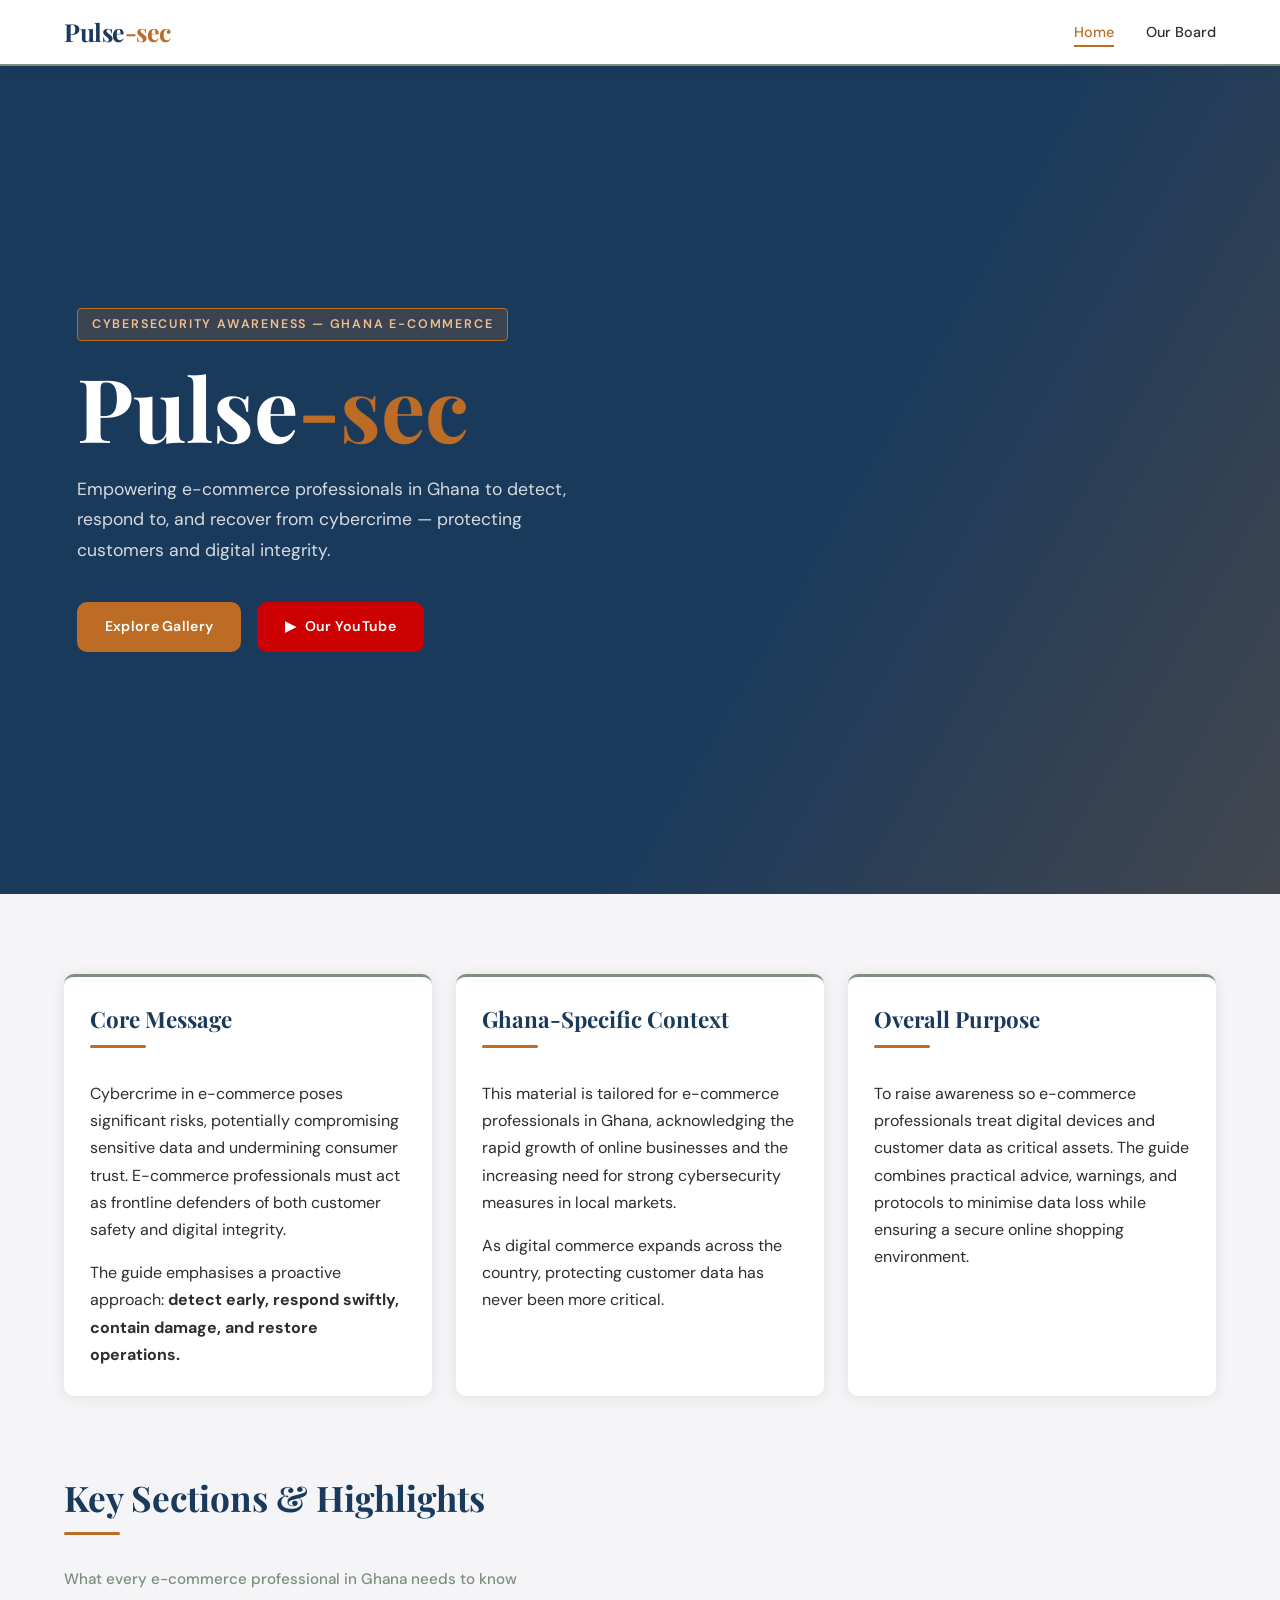
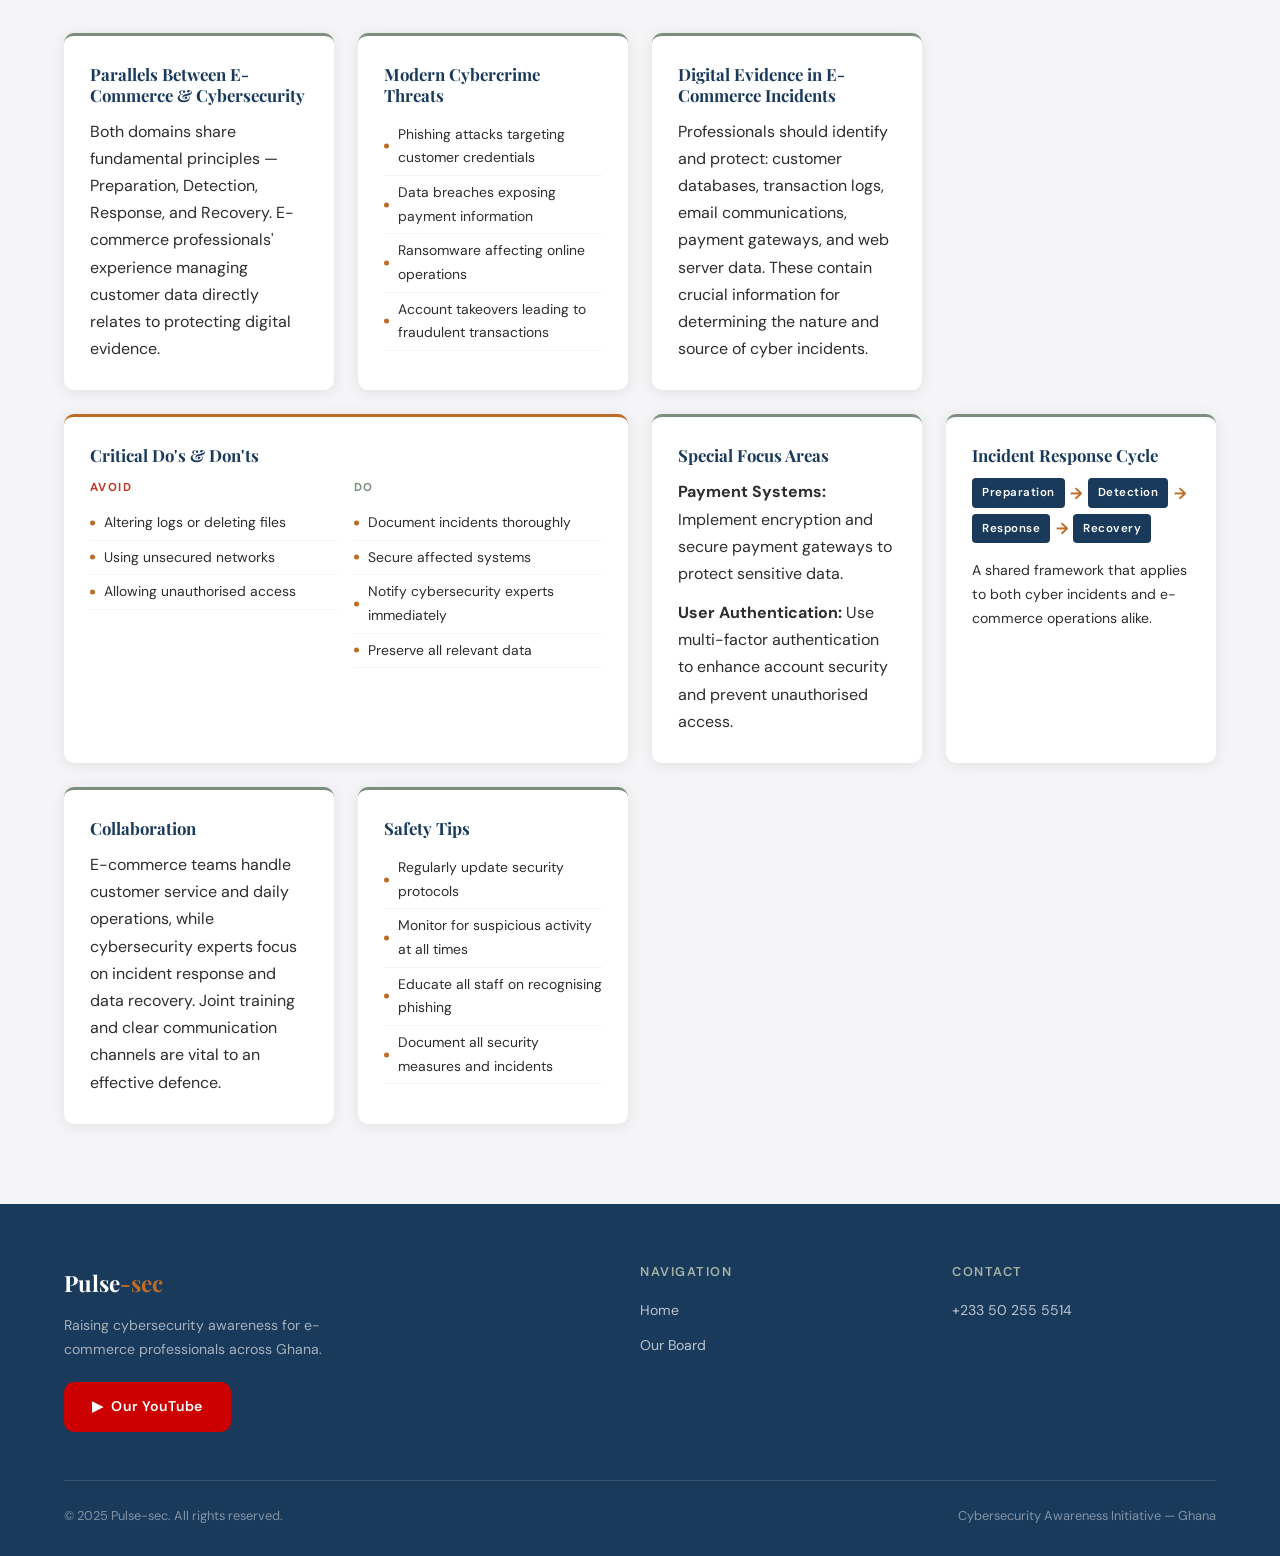
==== index.html @ 3393c702 "Add files via upload" ====
<!DOCTYPE html>
<html lang="en">
<head>
  <meta charset="UTF-8" />
  <meta name="viewport" content="width=device-width, initial-scale=1.0" />
  <title>Pulse-sec | Cybersecurity Awareness for E-Commerce</title>
  <link rel="stylesheet" href="style.css" />
  <link rel="stylesheet" href="index.css" />
</head>
<body>

  <!-- ── NAV ── -->
  <nav>
    <a href="index.html" class="nav-brand">Pulse<span>-sec</span></a>
    <ul class="nav-links" id="navLinks">
      <li><a href="index.html" class="active">Home</a></li>
    
      <li><a href="board.html">Our Board</a></li>
    </ul>
    <button class="nav-toggle" id="navToggle" aria-label="Toggle menu">
      <span></span><span></span><span></span>
    </button>
  </nav>

  <!-- ── HERO ── -->
  <!--
    TO ADD YOUR BACKGROUND IMAGE:
    Replace the style below with your image path, e.g.:
      style="background-image: url('images/your-hero-photo.jpg');"
    Make sure the image is in the same folder or provide the correct path.
  -->
  <section class="hero" style="background-image: url('images/hero-bg.jpg');">
    <div class="hero-overlay"></div>
    <div class="hero-content">
      <p class="hero-tag">Cybersecurity Awareness — Ghana E-Commerce</p>
      <h1>Pulse<span>-sec</span></h1>
      <p class="hero-sub">
        Empowering e-commerce professionals in Ghana to detect, respond to, and recover from cybercrime — protecting customers and digital integrity.
      </p>
      <div class="hero-actions">
        <a href="gallery.html" class="btn btn-primary">Explore Gallery</a>
        <a href="https://www.youtube.com/@YourChannel" target="_blank" rel="noopener" class="btn btn-youtube">
          <!-- YouTube play triangle (CSS only, no external icon lib needed) -->
          <span class="yt-icon">&#9654;</span> Our YouTube
        </a>
      </div>
    </div>
  </section>

  <!-- ── MAIN CONTENT GRID ── -->
  <section class="section">
    <div class="section-inner">

      <!-- Core Message + Ghana Context row -->
      <div class="intro-grid">

        <div class="intro-card card">
          <h2 class="section-title" style="font-size:1.4rem;">Core Message</h2>
          <div class="divider"></div>
          <p>
            Cybercrime in e-commerce poses significant risks, potentially compromising sensitive data and undermining consumer trust. E-commerce professionals must act as frontline defenders of both customer safety and digital integrity.
          </p>
          <p style="margin-top:1rem;">
            The guide emphasises a proactive approach: <strong>detect early, respond swiftly, contain damage, and restore operations.</strong>
          </p>
        </div>

        <div class="intro-card card">
          <h2 class="section-title" style="font-size:1.4rem;">Ghana-Specific Context</h2>
          <div class="divider"></div>
          <p>
            This material is tailored for e-commerce professionals in Ghana, acknowledging the rapid growth of online businesses and the increasing need for strong cybersecurity measures in local markets.
          </p>
          <p style="margin-top:1rem;">
            As digital commerce expands across the country, protecting customer data has never been more critical.
          </p>
        </div>

        <div class="intro-card card">
          <h2 class="section-title" style="font-size:1.4rem;">Overall Purpose</h2>
          <div class="divider"></div>
          <p>
            To raise awareness so e-commerce professionals treat digital devices and customer data as critical assets. The guide combines practical advice, warnings, and protocols to minimise data loss while ensuring a secure online shopping environment.
          </p>
        </div>

      </div><!-- /intro-grid -->

      <!-- Key Sections Heading -->
      <div style="margin-top:5rem; margin-bottom:1rem;">
        <h2 class="section-title">Key Sections &amp; Highlights</h2>
        <div class="divider"></div>
        <p class="section-sub">What every e-commerce professional in Ghana needs to know</p>
      </div>

      <!-- Key Sections grid -->
      <div class="keys-grid">

        <div class="card">
          <h3 class="card-title">Parallels Between E-Commerce &amp; Cybersecurity</h3>
          <p>Both domains share fundamental principles — Preparation, Detection, Response, and Recovery. E-commerce professionals' experience managing customer data directly relates to protecting digital evidence.</p>
        </div>

        <div class="card">
          <h3 class="card-title">Modern Cybercrime Threats</h3>
          <ul class="info-list">
            <li>Phishing attacks targeting customer credentials</li>
            <li>Data breaches exposing payment information</li>
            <li>Ransomware affecting online operations</li>
            <li>Account takeovers leading to fraudulent transactions</li>
          </ul>
        </div>

        <div class="card">
          <h3 class="card-title">Digital Evidence in E-Commerce Incidents</h3>
          <p>Professionals should identify and protect: customer databases, transaction logs, email communications, payment gateways, and web server data. These contain crucial information for determining the nature and source of cyber incidents.</p>
        </div>

        <div class="card highlight-card">
          <h3 class="card-title">Critical Do's &amp; Don'ts</h3>
          <div class="do-dont">
            <div class="dont-col">
              <p class="col-label avoid">Avoid</p>
              <ul class="info-list">
                <li>Altering logs or deleting files</li>
                <li>Using unsecured networks</li>
                <li>Allowing unauthorised access</li>
              </ul>
            </div>
            <div class="do-col">
              <p class="col-label do">Do</p>
              <ul class="info-list">
                <li>Document incidents thoroughly</li>
                <li>Secure affected systems</li>
                <li>Notify cybersecurity experts immediately</li>
                <li>Preserve all relevant data</li>
              </ul>
            </div>
          </div>
        </div>

        <div class="card">
          <h3 class="card-title">Special Focus Areas</h3>
          <p><strong>Payment Systems:</strong> Implement encryption and secure payment gateways to protect sensitive data.</p>
          <p style="margin-top:.75rem;"><strong>User Authentication:</strong> Use multi-factor authentication to enhance account security and prevent unauthorised access.</p>
        </div>

        <div class="card">
          <h3 class="card-title">Incident Response Cycle</h3>
          <div class="cycle-steps">
            <div class="cycle-step">Preparation</div>
            <div class="cycle-arrow">&#8594;</div>
            <div class="cycle-step">Detection</div>
            <div class="cycle-arrow">&#8594;</div>
            <div class="cycle-step">Response</div>
            <div class="cycle-arrow">&#8594;</div>
            <div class="cycle-step">Recovery</div>
          </div>
          <p style="margin-top:1rem; font-size:.88rem;">A shared framework that applies to both cyber incidents and e-commerce operations alike.</p>
        </div>

        <div class="card">
          <h3 class="card-title">Collaboration</h3>
          <p>E-commerce teams handle customer service and daily operations, while cybersecurity experts focus on incident response and data recovery. Joint training and clear communication channels are vital to an effective defence.</p>
        </div>

        <div class="card">
          <h3 class="card-title">Safety Tips</h3>
          <ul class="info-list">
            <li>Regularly update security protocols</li>
            <li>Monitor for suspicious activity at all times</li>
            <li>Educate all staff on recognising phishing</li>
            <li>Document all security measures and incidents</li>
          </ul>
        </div>

      </div><!-- /keys-grid -->

    </div>
  </section>

  <!-- ── FOOTER ── -->
  <footer>
    <div class="footer-inner">
      <div class="footer-grid">

        <div>
          <div class="footer-brand">Pulse<span>-sec</span></div>
          <p style="font-size:.88rem; color:rgba(255,255,255,.6); max-width:280px; margin-bottom:1.25rem;">
            Raising cybersecurity awareness for e-commerce professionals across Ghana.
          </p>
          <a href="https://www.youtube.com/@YourChannel" target="_blank" rel="noopener" class="btn btn-youtube">
            <span class="yt-icon">&#9654;</span> Our YouTube
          </a>
        </div>

        <div class="footer-col">
          <h4>Navigation</h4>
          <ul>
            <li><a href="index.html">Home</a></li>
            <li><a href="board.html">Our Board</a></li>
          </ul>
        </div>

        <div class="footer-col">
          <h4>Contact</h4>
          <ul>
            <li><a href=>+233 50 255 5514</a></li>
            <li><a href="#"></a></li>
          </ul>
        </div>

      </div>
      <div class="footer-bottom">
        <span>&copy; 2025 Pulse-sec. All rights reserved.</span>
        <span>Cybersecurity Awareness Initiative — Ghana</span>
      </div>
    </div>
  </footer>

  <script>
    const toggle = document.getElementById('navToggle');
    const links  = document.getElementById('navLinks');
    toggle.addEventListener('click', () => links.classList.toggle('open'));
  </script>
</body>
</html>
---- style.css ----
/* ============================================================
   PULSE-SEC — Global Stylesheet
   ============================================================ */

@import url('https://fonts.googleapis.com/css2?family=Playfair+Display:wght@400;600;700&family=DM+Sans:wght@300;400;500;600&display=swap');

/* ── CSS Variables ── */
:root {
  --bone:       #F5F5F7;
  --sage:       #7D8E7E;
  --sage-light: #a3b4a4;
  --terracotta: #BC6C25;
  --charcoal:   #2D2D2D;
  --white:      #ffffff;
  --blue:       #1A3A5C;
  --blue-light: #2a5080;
  --youtube:    #CC0000;
  --shadow:     rgba(45,45,45,.10);
  --radius:     10px;
  --transition: 0.28s ease;
}

/* ── Reset / Base ── */
*, *::before, *::after { box-sizing: border-box; margin: 0; padding: 0; }

html { scroll-behavior: smooth; font-size: 16px; }

body {
  font-family: 'DM Sans', sans-serif;
  background: var(--bone);
  color: var(--charcoal);
  line-height: 1.7;
}

h1,h2,h3,h4 {
  font-family: 'Playfair Display', serif;
  line-height: 1.25;
}

a { color: inherit; text-decoration: none; }

img { max-width: 100%; display: block; }

/* ── Nav ── */
nav {
  position: sticky;
  top: 0;
  z-index: 900;
  background: var(--white);
  border-bottom: 2px solid var(--sage);
  display: flex;
  align-items: center;
  justify-content: space-between;
  padding: 0 5%;
  height: 66px;
  box-shadow: 0 2px 12px var(--shadow);
}

.nav-brand {
  font-family: 'Playfair Display', serif;
  font-size: 1.55rem;
  font-weight: 700;
  color: var(--blue);
  letter-spacing: -0.5px;
}

.nav-brand span { color: var(--terracotta); }

.nav-links {
  display: flex;
  gap: 2rem;
  list-style: none;
  align-items: center;
}

.nav-links a {
  font-size: .9rem;
  font-weight: 500;
  color: var(--charcoal);
  padding: 4px 0;
  border-bottom: 2px solid transparent;
  transition: border-color var(--transition), color var(--transition);
}

.nav-links a:hover,
.nav-links a.active {
  color: var(--terracotta);
  border-bottom-color: var(--terracotta);
}

/* Hamburger */
.nav-toggle {
  display: none;
  flex-direction: column;
  gap: 5px;
  cursor: pointer;
  background: none;
  border: none;
  padding: 4px;
}

.nav-toggle span {
  width: 24px; height: 2px;
  background: var(--charcoal);
  border-radius: 2px;
  transition: var(--transition);
}

/* ── Buttons ── */
.btn {
  display: inline-block;
  padding: 11px 26px;
  border-radius: var(--radius);
  font-family: 'DM Sans', sans-serif;
  font-size: .88rem;
  font-weight: 600;
  cursor: pointer;
  border: 2px solid transparent;
  transition: background var(--transition), color var(--transition), transform var(--transition), box-shadow var(--transition);
  letter-spacing: .3px;
}

.btn-primary {
  background: var(--terracotta);
  color: var(--white);
  border-color: var(--terracotta);
}
.btn-primary:hover {
  background: #a05a1e;
  border-color: #a05a1e;
  transform: translateY(-2px);
  box-shadow: 0 6px 18px rgba(188,108,37,.3);
}

.btn-outline {
  background: transparent;
  color: var(--blue);
  border-color: var(--blue);
}
.btn-outline:hover {
  background: var(--blue);
  color: var(--white);
  transform: translateY(-2px);
}

.btn-youtube {
  background: var(--youtube);
  color: var(--white);
  border-color: var(--youtube);
  display: inline-flex;
  align-items: center;
  gap: 8px;
}
.btn-youtube:hover {
  background: #aa0000;
  border-color: #aa0000;
  transform: translateY(-2px);
  box-shadow: 0 6px 18px rgba(204,0,0,.3);
}

/* ── Section Utilities ── */
.section { padding: 80px 5%; }
.section-inner { max-width: 1180px; margin: 0 auto; }

.section-title {
  font-size: clamp(1.6rem, 3vw, 2.2rem);
  color: var(--blue);
  margin-bottom: .5rem;
}

.section-sub {
  color: var(--sage);
  font-size: .95rem;
  margin-bottom: 2.5rem;
  font-weight: 500;
}

.divider {
  width: 56px; height: 3px;
  background: var(--terracotta);
  margin: .75rem 0 2rem;
  border-radius: 2px;
}

/* ── Card ── */
.card {
  background: var(--white);
  border-radius: var(--radius);
  padding: 28px 26px;
  box-shadow: 0 2px 14px var(--shadow);
  border-top: 3px solid var(--sage);
  transition: transform var(--transition), box-shadow var(--transition);
}
.card:hover {
  transform: translateY(-4px);
  box-shadow: 0 10px 28px var(--shadow);
}

/* ── Footer ── */
footer {
  background: var(--blue);
  color: rgba(255,255,255,.8);
  padding: 60px 5% 30px;
}

.footer-inner {
  max-width: 1180px;
  margin: 0 auto;
}

.footer-grid {
  display: grid;
  grid-template-columns: 2fr 1fr 1fr;
  gap: 3rem;
  margin-bottom: 3rem;
}

.footer-brand {
  font-family: 'Playfair Display', serif;
  font-size: 1.4rem;
  font-weight: 700;
  color: var(--white);
  margin-bottom: .75rem;
}
.footer-brand span { color: var(--terracotta); }

.footer-col h4 {
  font-size: .8rem;
  text-transform: uppercase;
  letter-spacing: 1.5px;
  color: var(--sage-light);
  margin-bottom: 1rem;
  font-family: 'DM Sans', sans-serif;
  font-weight: 600;
}

.footer-col ul { list-style: none; }
.footer-col ul li { margin-bottom: .5rem; }
.footer-col ul li a {
  font-size: .88rem;
  color: rgba(255,255,255,.7);
  transition: color var(--transition);
}
.footer-col ul li a:hover { color: var(--terracotta); }

.footer-bottom {
  border-top: 1px solid rgba(255,255,255,.12);
  padding-top: 1.5rem;
  display: flex;
  justify-content: space-between;
  align-items: center;
  flex-wrap: wrap;
  gap: 1rem;
  font-size: .8rem;
  color: rgba(255,255,255,.45);
}

/* ── Responsive ── */
@media (max-width: 900px) {
  .footer-grid { grid-template-columns: 1fr 1fr; }
}

@media (max-width: 700px) {
  .nav-links {
    display: none;
    flex-direction: column;
    position: absolute;
    top: 66px; left: 0; right: 0;
    background: var(--white);
    border-bottom: 2px solid var(--sage);
    padding: 1.5rem 5%;
    gap: 1.25rem;
  }
  .nav-links.open { display: flex; }
  .nav-toggle { display: flex; }

  .section { padding: 56px 5%; }
  .footer-grid { grid-template-columns: 1fr; gap: 2rem; }
  .footer-bottom { flex-direction: column; text-align: center; }
}
---- index.css ----
/* ============================================================
   index.css — Home Page Specific Styles
   ============================================================ */

/* ── Hero ── */
.hero {
  position: relative;
  min-height: 92vh;
  display: flex;
  align-items: center;
  background-color: var(--blue);          /* fallback colour */
  background-size: cover;
  background-position: center;
  background-repeat: no-repeat;
}

.hero-overlay {
  position: absolute;
  inset: 0;
  background: linear-gradient(
    120deg,
    rgba(26, 58, 92, 0.85) 0%,
    rgba(26, 58, 92, 0.60) 60%,
    rgba(188, 108, 37, 0.25) 100%
  );
}

.hero-content {
  position: relative;
  z-index: 2;
  max-width: 680px;
  padding: 0 6%;
  animation: fadeUp .8s ease both;
}

@keyframes fadeUp {
  from { opacity: 0; transform: translateY(28px); }
  to   { opacity: 1; transform: translateY(0); }
}

.hero-tag {
  display: inline-block;
  background: rgba(188,108,37,.2);
  border: 1px solid var(--terracotta);
  color: #f0c090;
  font-size: .78rem;
  font-weight: 600;
  letter-spacing: 1.8px;
  text-transform: uppercase;
  padding: 5px 14px;
  border-radius: 4px;
  margin-bottom: 1.25rem;
}

.hero-content h1 {
  font-size: clamp(3rem, 8vw, 5.5rem);
  color: var(--white);
  font-weight: 700;
  line-height: 1.05;
  margin-bottom: 1.25rem;
}

.hero-content h1 span { color: var(--terracotta); }

.hero-sub {
  font-size: clamp(.95rem, 2vw, 1.1rem);
  color: rgba(255,255,255,.82);
  max-width: 540px;
  margin-bottom: 2.25rem;
  line-height: 1.75;
}

.hero-actions {
  display: flex;
  gap: 1rem;
  flex-wrap: wrap;
}

.yt-icon {
  font-size: .85rem;
  line-height: 1;
}

/* ── Intro Grid (3 cards) ── */
.intro-grid {
  display: grid;
  grid-template-columns: repeat(3, 1fr);
  gap: 1.5rem;
}

/* ── Keys Grid (8 cards) ── */
.keys-grid {
  display: grid;
  grid-template-columns: repeat(4, 1fr);
  gap: 1.5rem;
}

.card-title {
  font-family: 'Playfair Display', serif;
  font-size: 1.05rem;
  color: var(--blue);
  margin-bottom: .75rem;
}

.info-list {
  list-style: none;
  padding: 0;
}

.info-list li {
  font-size: .87rem;
  padding: 5px 0 5px 14px;
  position: relative;
  color: var(--charcoal);
  border-bottom: 1px solid var(--bone);
}

.info-list li::before {
  content: '';
  position: absolute;
  left: 0; top: 50%;
  transform: translateY(-50%);
  width: 5px; height: 5px;
  border-radius: 50%;
  background: var(--terracotta);
}

/* ── Do / Don't ── */
.highlight-card {
  border-top-color: var(--terracotta);
  grid-column: span 2;
}

.do-dont {
  display: grid;
  grid-template-columns: 1fr 1fr;
  gap: 1rem;
  margin-top: .5rem;
}

.col-label {
  font-size: .72rem;
  text-transform: uppercase;
  letter-spacing: 1.4px;
  font-weight: 700;
  margin-bottom: .5rem;
}

.col-label.avoid { color: #c0392b; }
.col-label.do    { color: var(--sage); }

/* ── Cycle Steps ── */
.cycle-steps {
  display: flex;
  align-items: center;
  flex-wrap: wrap;
  gap: .35rem;
  margin-top: .75rem;
}

.cycle-step {
  background: var(--blue);
  color: var(--white);
  font-size: .72rem;
  font-weight: 600;
  padding: 5px 10px;
  border-radius: 4px;
  letter-spacing: .5px;
}

.cycle-arrow {
  color: var(--terracotta);
  font-size: 1rem;
  font-weight: 700;
}

/* ── Responsive ── */
@media (max-width: 1100px) {
  .keys-grid { grid-template-columns: repeat(2, 1fr); }
  .highlight-card { grid-column: span 1; }
}

@media (max-width: 860px) {
  .intro-grid { grid-template-columns: 1fr; }
}

@media (max-width: 680px) {
  .keys-grid { grid-template-columns: 1fr; }
  .highlight-card { grid-column: span 1; }
  .do-dont { grid-template-columns: 1fr; }
  .hero { min-height: 80vh; }
  .hero-actions { flex-direction: column; }
  .hero-actions .btn { text-align: center; }
}
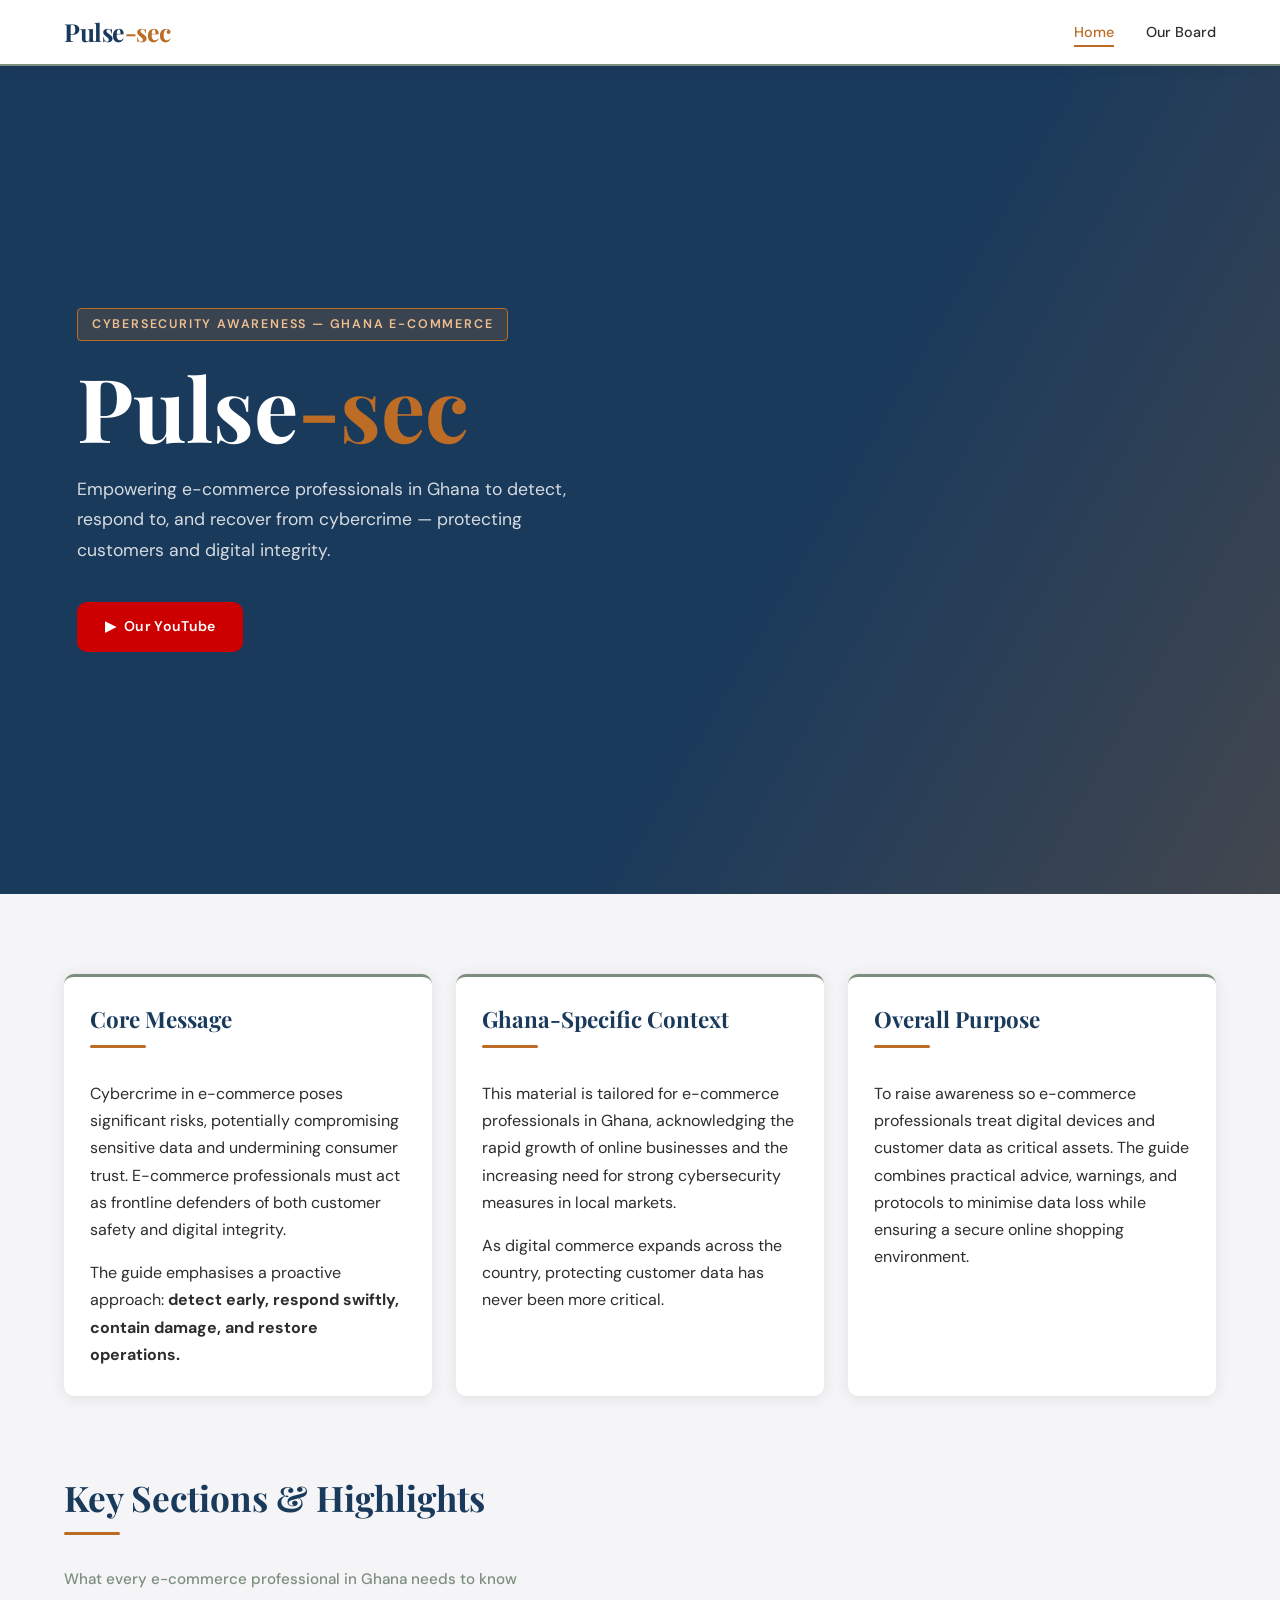
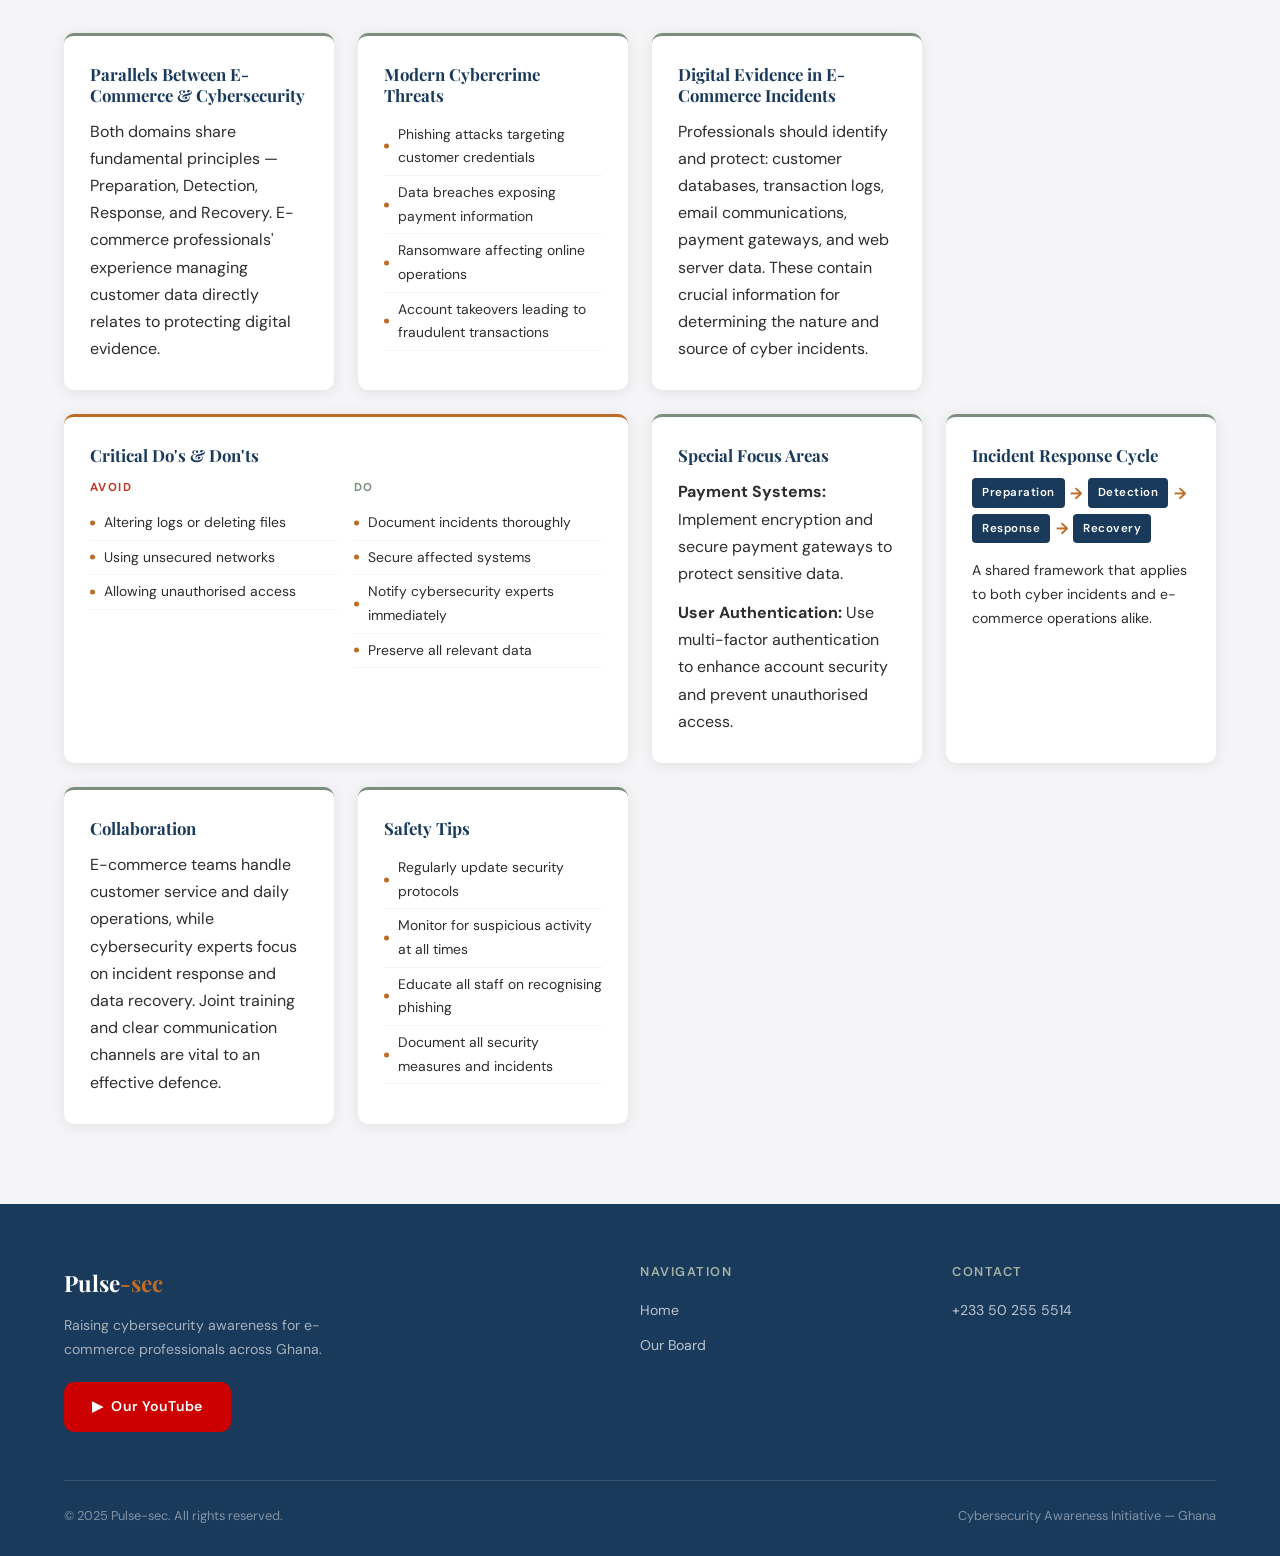
==== commit 03d3e4da: "Update index.html" ====
--- a/index.html
+++ b/index.html
@@ -38,7 +38,6 @@
         Empowering e-commerce professionals in Ghana to detect, respond to, and recover from cybercrime — protecting customers and digital integrity.
       </p>
       <div class="hero-actions">
-        <a href="gallery.html" class="btn btn-primary">Explore Gallery</a>
         <a href="https://www.youtube.com/@YourChannel" target="_blank" rel="noopener" class="btn btn-youtube">
           <!-- YouTube play triangle (CSS only, no external icon lib needed) -->
           <span class="yt-icon">&#9654;</span> Our YouTube
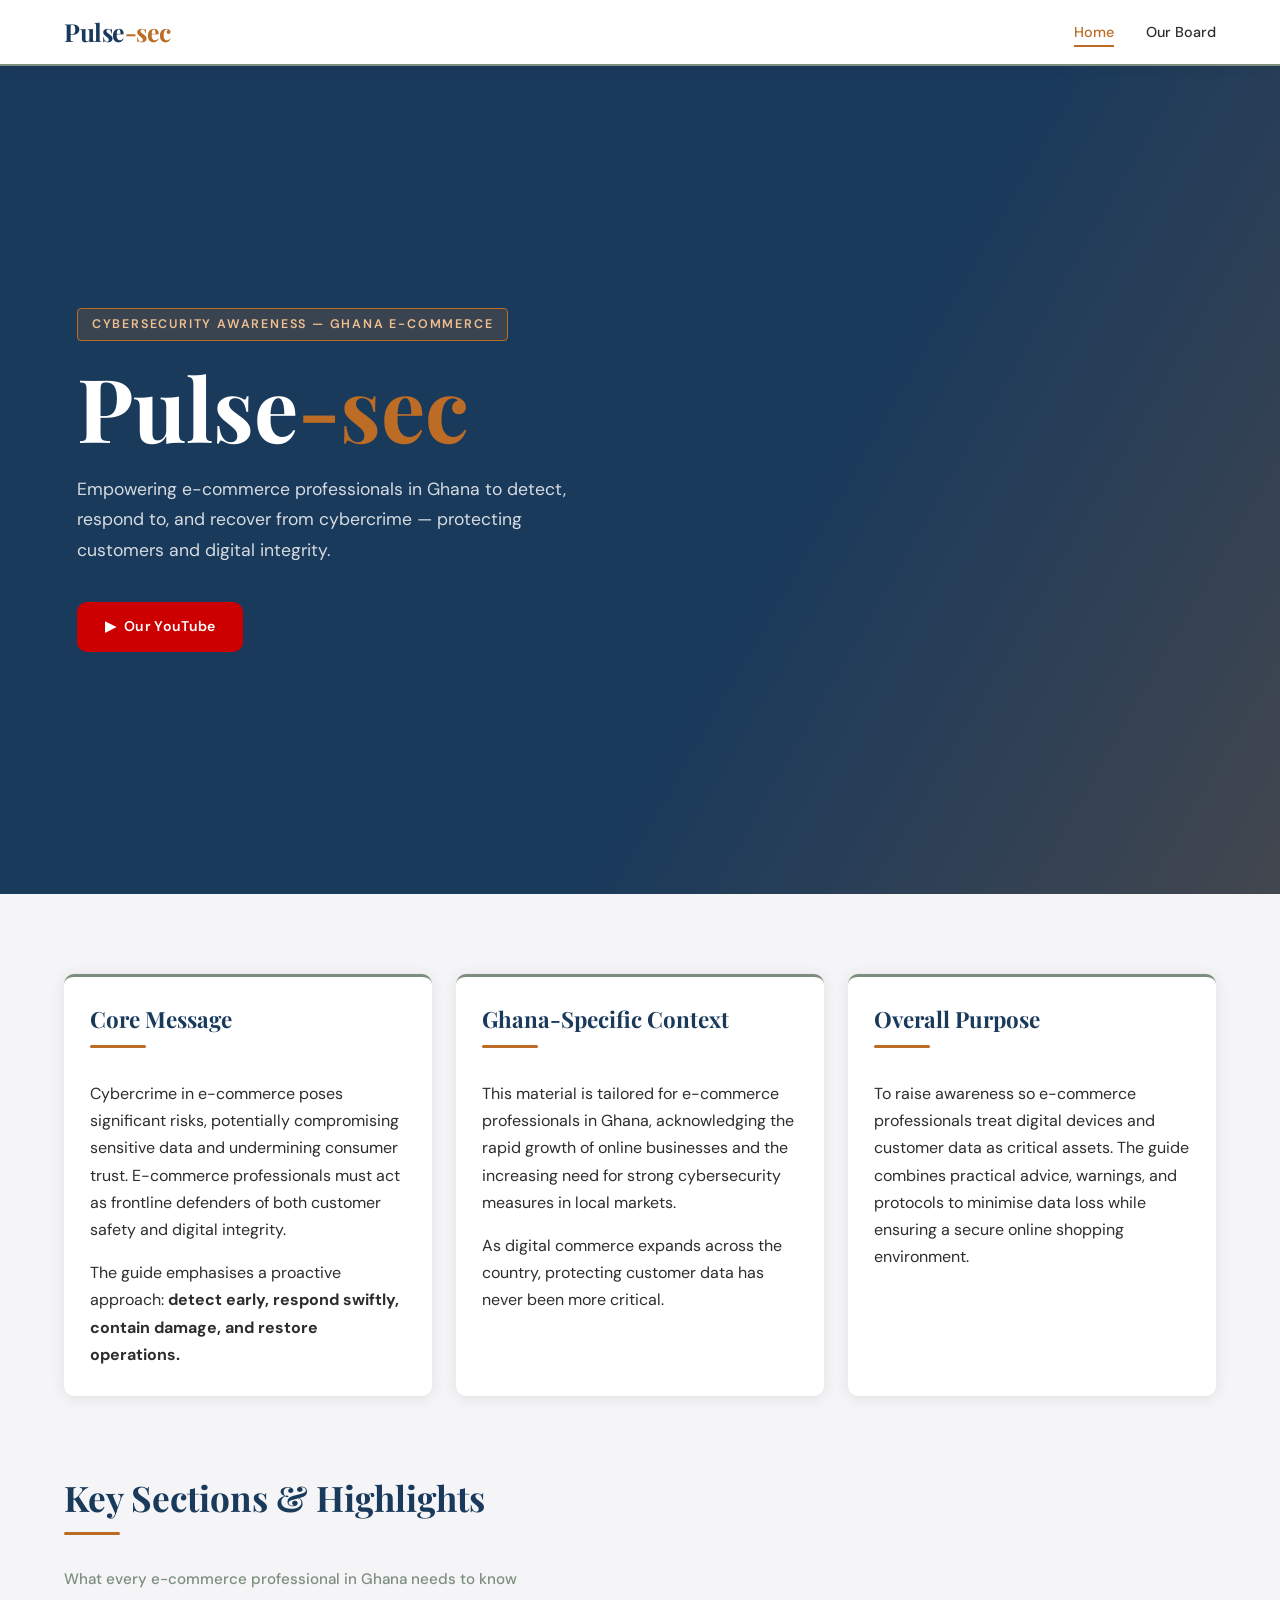
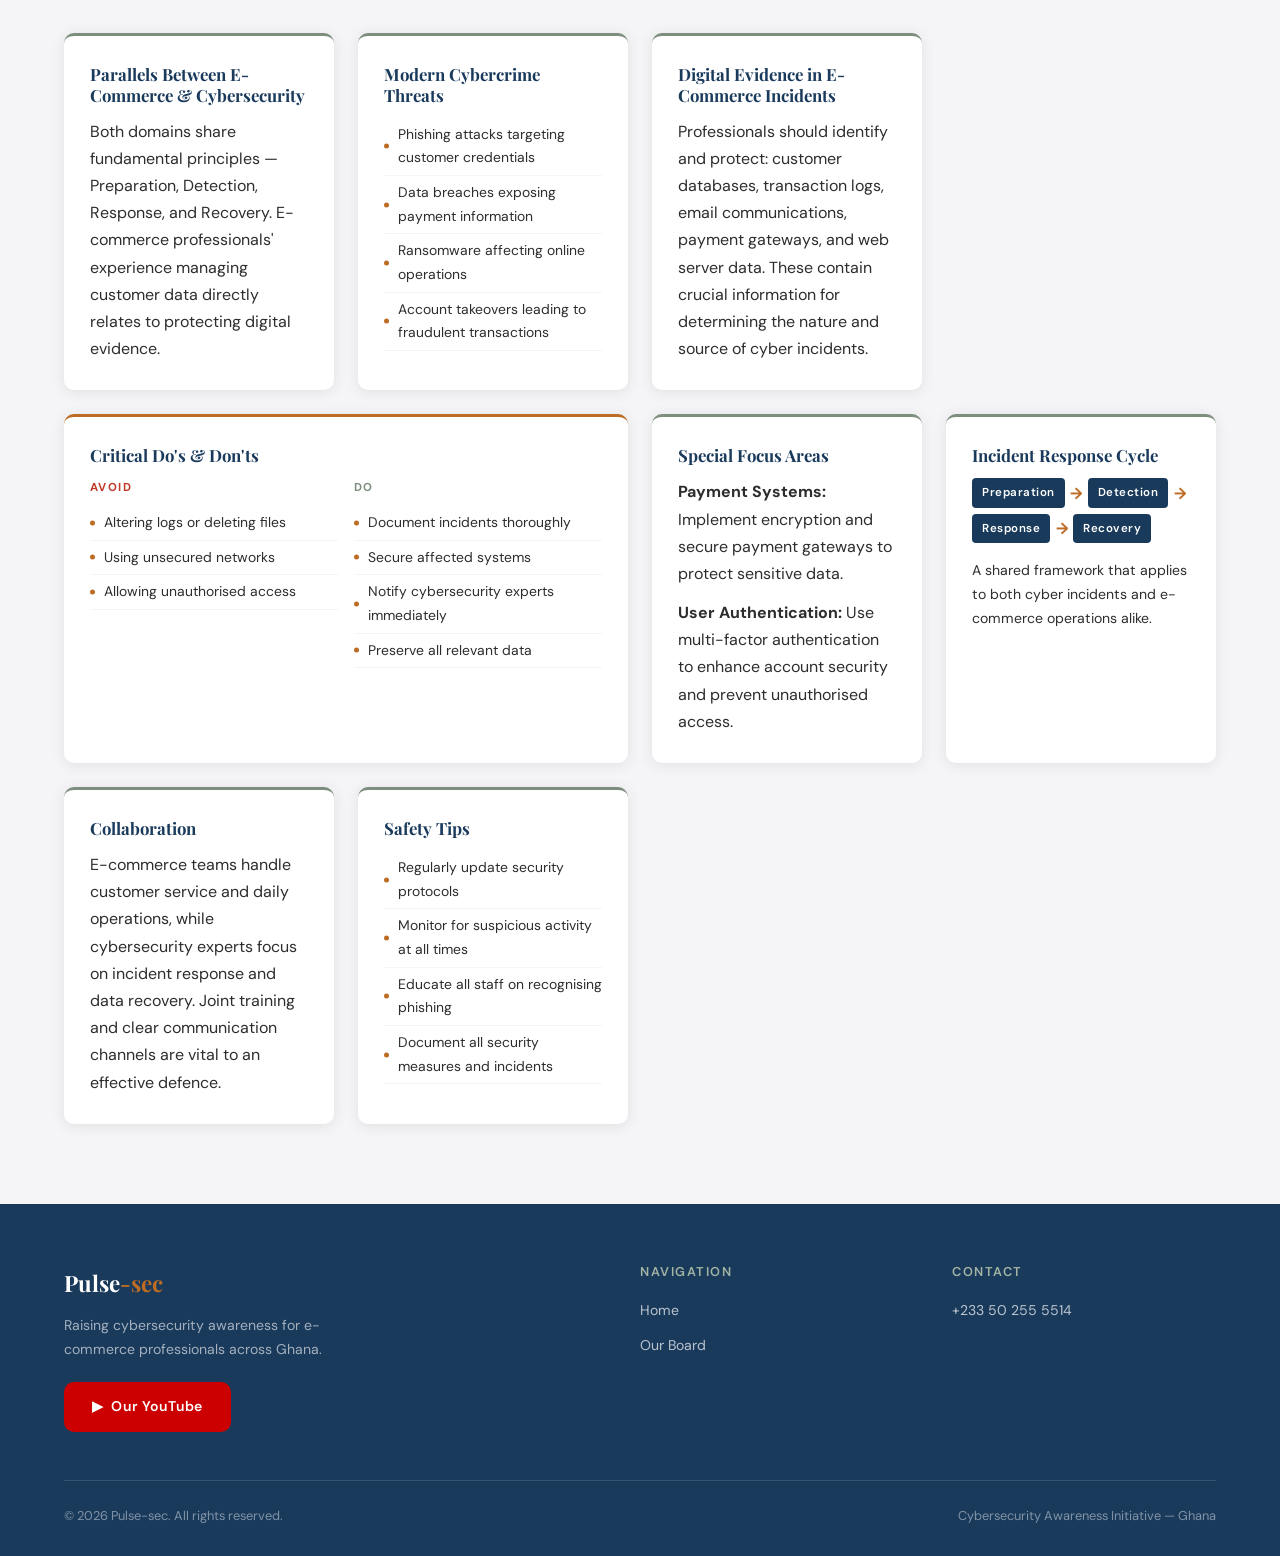
==== commit 5ef1c197: "Update copyright year in footer to 2026" ====
--- a/index.html
+++ b/index.html
@@ -211,7 +211,7 @@
 
       </div>
       <div class="footer-bottom">
-        <span>&copy; 2025 Pulse-sec. All rights reserved.</span>
+        <span>&copy; 2026 Pulse-sec. All rights reserved.</span>
         <span>Cybersecurity Awareness Initiative — Ghana</span>
       </div>
     </div>
